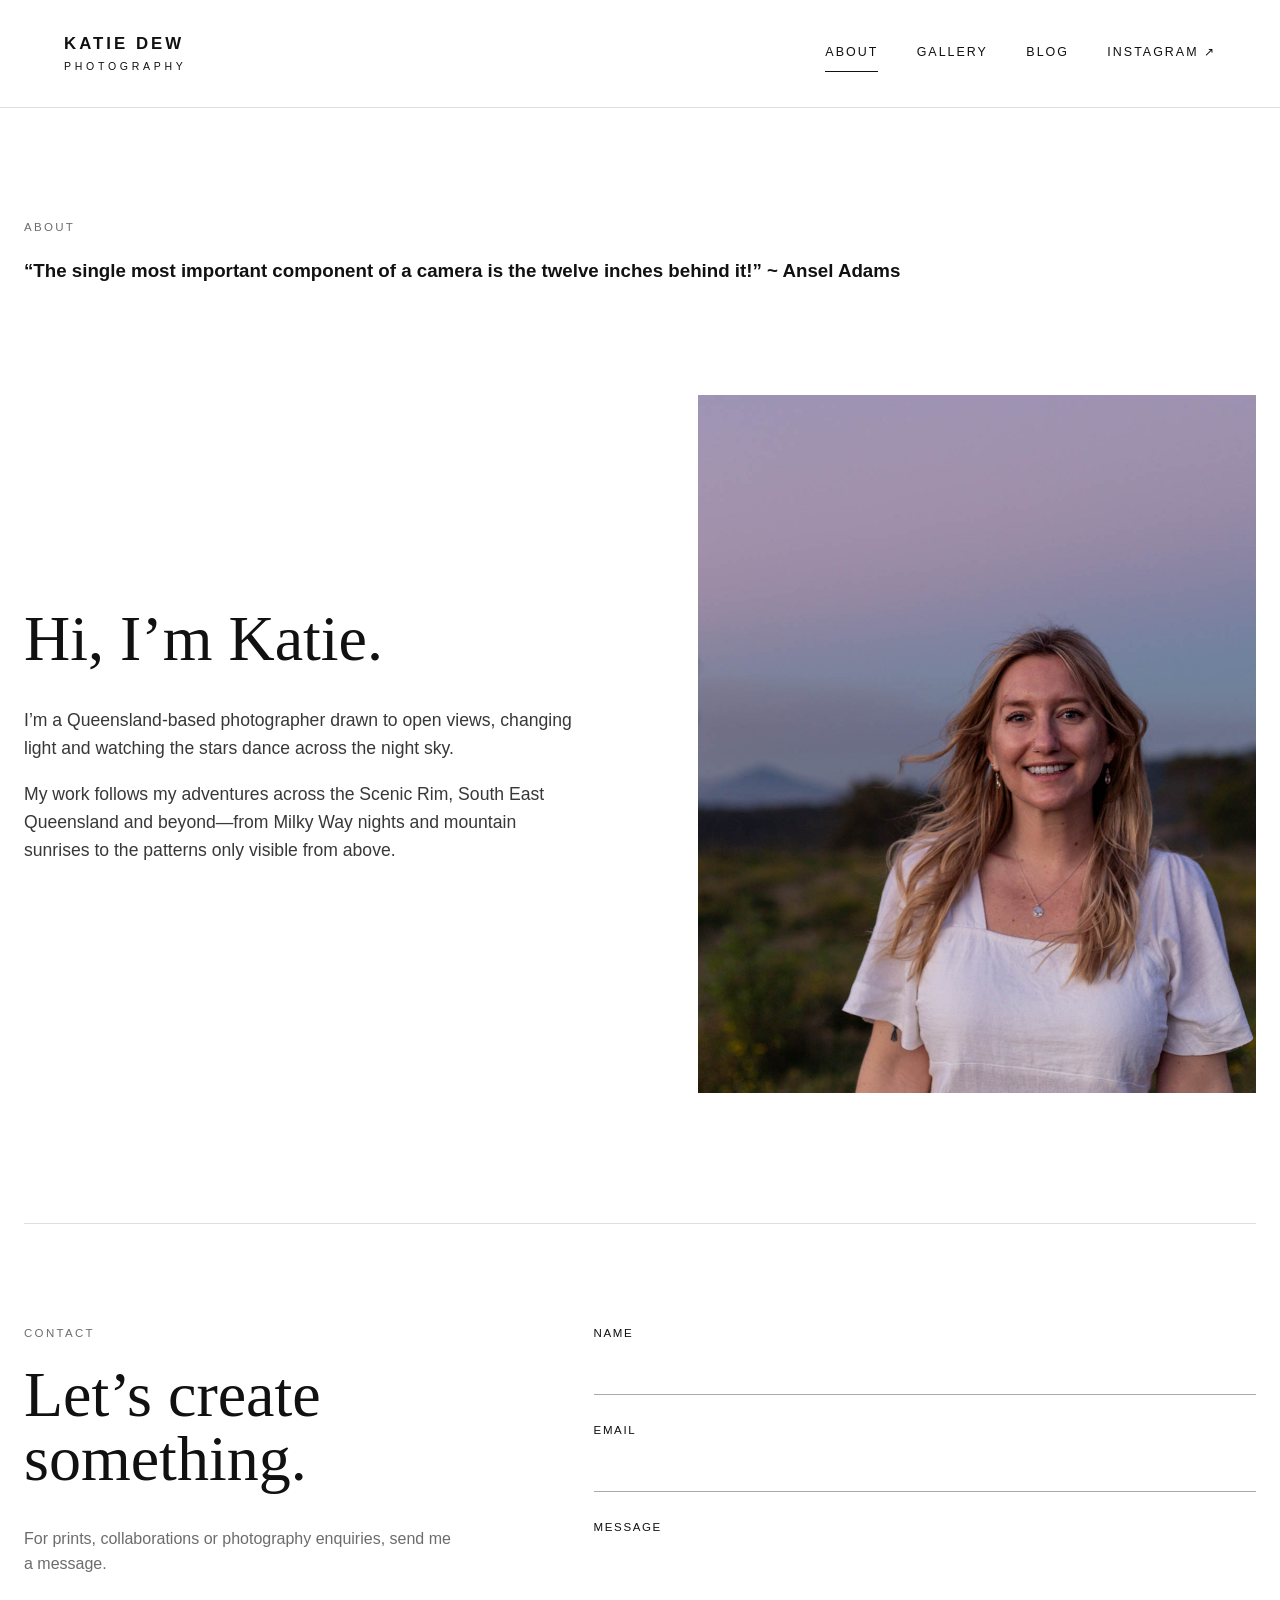
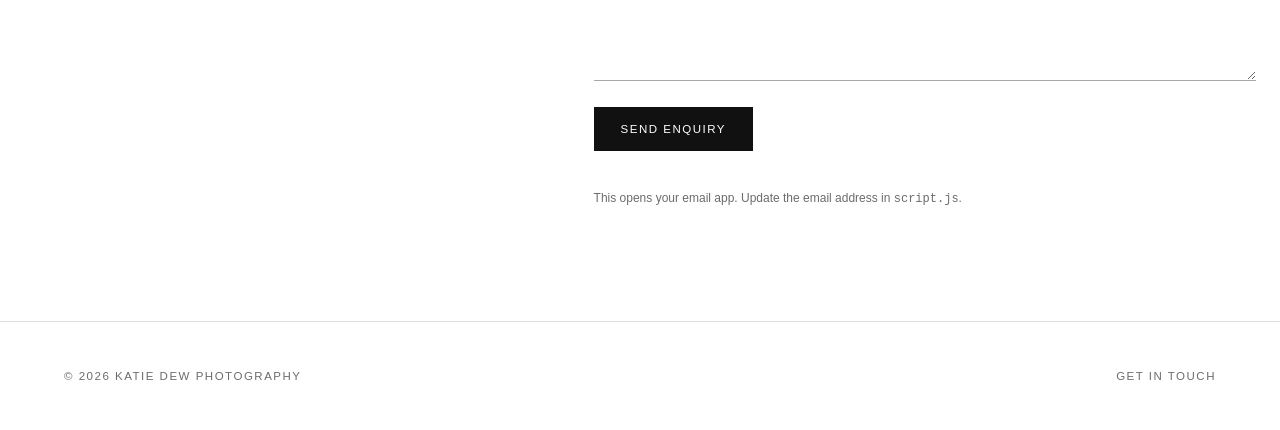
==== about.html @ a090c23d "Update about.html" ====
<!doctype html><html lang="en"><head><meta charset="utf-8"><meta name="viewport" content="width=device-width, initial-scale=1"><meta name="color-scheme" content="only light"><meta name="theme-color" content="#ffffff"><title>Katie Dew Photography</title><link rel="stylesheet" href="style.css"></head>
<body><header class="site-header"><a class="wordmark" href="index.html"><strong>KATIE DEW</strong><span>PHOTOGRAPHY</span></a><button class="menu-toggle" aria-expanded="false" aria-controls="site-nav"><span class="sr-only">Open menu</span>☰</button><nav id="site-nav" class="site-nav" aria-label="Main navigation"><a class="active" href="about.html">About</a><a href="gallery.html">Gallery</a><a href="blog.html">Blog</a><a href="https://www.instagram.com/katiedew_/" target="_blank" rel="noopener">Instagram ↗</a></nav></header>
<main><section class="page-intro wrap"><p class="eyebrow">ABOUT</p><h3>“The single most important component of a camera is the twelve inches behind it!” ~ Ansel Adams</h3></section>
<section class="about-grid wrap"><div class="about-copy"><h2>Hi, I’m Katie.</h2><p>I’m a Queensland-based photographer drawn to open views, changing light and watching the stars dance across the night sky.</p><p>My work follows my adventures across the Scenic Rim, South East Queensland and beyond—from Milky Way nights and mountain sunrises to the patterns only visible from above.</p></div><div><img class="portrait about-photo" src="images/aboutme.jpg" alt="Katie Dew with her camera"></section>
<section class="contact wrap" id="contact"><div><p class="eyebrow">CONTACT</p><h2>Let’s create something.</h2><p>For prints, collaborations or photography enquiries, send me a message.</p></div><form id="contact-form"><label>Name<input name="name" autocomplete="name" required></label><label>Email<input name="email" type="email" autocomplete="email" required></label><label>Message<textarea name="message" rows="6" required></textarea></label><button class="button" type="submit">Send enquiry</button><p class="form-note">This opens your email app. Update the email address in <code>script.js</code>.</p></form></section></main>
<footer><span>© <span data-year></span> Katie Dew Photography</span><a href="mailto:hello@example.com">Get in touch</a></footer><script src="script.js"></script></body></html>
---- style.css ----
:root{--ink:#111;--muted:#6c6c6c;--line:#dedede;--paper:#fff;--soft:#f4f4f2;--max:1320px}*{box-sizing:border-box}html{scroll-behavior:smooth}body{margin:0;background:var(--paper);color:var(--ink);font-family:Arial,Helvetica,sans-serif;font-size:16px;line-height:1.6}a{color:inherit;text-decoration:none}img{max-width:100%;display:block}.wrap{width:min(calc(100% - 48px),var(--max));margin-inline:auto}.sr-only{position:absolute;width:1px;height:1px;padding:0;margin:-1px;overflow:hidden;clip:rect(0,0,0,0);white-space:nowrap;border:0}.site-header{height:108px;padding:0 clamp(24px,5vw,72px);display:flex;align-items:center;justify-content:space-between;border-bottom:1px solid var(--line);background:#fff;position:relative;z-index:10}.wordmark{display:flex;flex-direction:column;line-height:1}.wordmark strong{font-size:1.05rem;letter-spacing:.18em}.wordmark span{font-size:.66rem;letter-spacing:.35em;margin-top:8px}.site-nav{display:flex;gap:clamp(22px,3vw,48px);align-items:center}.site-nav a{font-size:.78rem;text-transform:uppercase;letter-spacing:.16em;padding:8px 0;border-bottom:1px solid transparent}.site-nav a:hover,.site-nav a.active{border-color:var(--ink)}.menu-toggle{display:none;border:0;background:none;font-size:1.5rem;cursor:pointer}.home-hero{min-height:calc(100vh - 108px);display:grid;grid-template-columns:1.35fr .65fr}.hero-image{min-height:660px}.hero-copy{display:flex;flex-direction:column;justify-content:center;padding:8vw 6vw}.eyebrow{font-size:.72rem;letter-spacing:.2em;text-transform:uppercase;color:var(--muted);margin:0 0 20px}.hero-copy h1,.page-intro h1{font-family:Georgia,'Times New Roman',serif;font-size: clamp(2.7rem, 5vw, 5.5rem);font-weight:400;line-height:.94;letter-spacing:-.045em;margin:0 0 36px}.hero-copy>p:not(.eyebrow){max-width:430px;color:var(--muted);font-size:1.05rem}.text-link{display:inline-flex;gap:20px;align-items:center;margin-top:24px;font-size:.8rem;text-transform:uppercase;letter-spacing:.16em}.text-link:hover span{transform:translateX(5px)}.text-link span{transition:transform .2s}.featured{padding-block:130px}.section-heading{display:flex;justify-content:space-between;align-items:end;margin-bottom:52px;border-bottom:1px solid var(--line);padding-bottom:22px}.section-heading h2{font-family:Georgia,serif;font-size:clamp(2rem,4vw,4rem);font-weight:400;margin:0}.section-heading .eyebrow{margin:0}.category-grid{display:grid;grid-template-columns:repeat(3,1fr);gap:24px;align-items:start}.category-card:nth-child(2){margin-top:80px}.category-card>div:last-child{display:flex;justify-content:space-between;align-items:center;padding:18px 0;border-bottom:1px solid var(--line)}.category-card h3{font:400 1.2rem Georgia,serif;margin:0}.placeholder{display:flex;align-items:center;justify-content:center;background:var(--soft);color:rgba(255,255,255,.82);font-size:.66rem;letter-spacing:.18em;text-align:center;overflow:hidden}.stars{background:linear-gradient(145deg,#0b1220,#293a58)}.land{background:linear-gradient(145deg,#28372f,#9aaa93)}.air{background:linear-gradient(145deg,#30525b,#b6c7c6)}.placeholder span{padding:12px;border:1px solid rgba(255,255,255,.45)}.ratio-tall{aspect-ratio:3/4}.ratio-wide{aspect-ratio:4/3}.ratio-tall{aspect-ratio:3/4}.page-intro{padding-block:110px 90px}.gallery-jump{display:flex;flex-wrap:wrap;gap:32px;margin-top:50px}.gallery-jump a{font-size:.78rem;letter-spacing:.13em;text-transform:uppercase;border-bottom:1px solid}.gallery-section{padding:50px 0 120px;scroll-margin-top:20px}.masonry{display:grid;grid-template-columns:repeat(12,1fr);grid-auto-flow:dense;gap:18px}.photo{min-height:350px}.photo.tall{grid-column:span 5;grid-row:span 2;min-height:700px}.photo.wide{grid-column:span 7}.photo.tall{grid-column:span 5}.about-grid{display:grid;grid-template-columns:1fr 1fr;gap:clamp(40px,9vw,140px);align-items:center;padding-bottom:130px}.about-copy{max-width:570px}.about-copy h2,.contact h2,.post-feature h2{font:400 clamp(2.4rem,5vw,5rem)/1 Georgia,serif;margin:0 0 35px}.about-copy p{font-size:1.1rem;color:#383838}.portrait{aspect-ratio:4/5}.edit-note{padding:18px;border-left:2px solid var(--ink);background:var(--soft);font-size:.85rem!important;color:var(--muted)!important}.contact{border-top:1px solid var(--line);padding-block:100px;display:grid;grid-template-columns:.8fr 1.2fr;gap:10vw}.contact p{max-width:440px;color:var(--muted)}form{display:grid;gap:26px}label{display:grid;gap:9px;font-size:.72rem;letter-spacing:.14em;text-transform:uppercase}input,textarea{width:100%;border:0;border-bottom:1px solid #aaa;background:transparent;padding:12px 2px;font:inherit;border-radius:0}input:focus,textarea:focus{outline:0;border-color:#000}.button{justify-self:start;background:#111;color:white;border:1px solid #111;padding:15px 26px;text-transform:uppercase;letter-spacing:.13em;font-size:.72rem;cursor:pointer}.button:hover{background:#fff;color:#111}.form-note{font-size:.75rem}.posts{padding-bottom:120px}.post-feature{display:grid;grid-template-columns:1.2fr .8fr;gap:clamp(35px,7vw,100px);align-items:center;border-top:1px solid var(--line);padding-block:80px}.blog-image{aspect-ratio:4/3}.post-feature h2{font-size:clamp(2.2rem,4vw,4rem)}.post-feature p:not(.eyebrow){color:var(--muted)}.post-grid{display:grid;grid-template-columns:1fr 1fr;gap:48px;border-top:1px solid var(--line);padding-top:80px}.blog-thumb{aspect-ratio:16/10;margin-bottom:28px}.post-grid h3{font:400 2rem Georgia,serif;margin:0 0 12px}.post-grid article>p:not(.eyebrow){color:var(--muted)}.blog-note{margin-top:80px}footer{min-height:110px;border-top:1px solid var(--line);display:flex;align-items:center;justify-content:space-between;padding:30px clamp(24px,5vw,72px);font-size:.72rem;letter-spacing:.13em;text-transform:uppercase;color:var(--muted)}
@media(max-width:800px){.site-header{height:84px}.menu-toggle{display:block}.site-nav{display:none;position:absolute;top:84px;left:0;right:0;background:#fff;padding:30px 24px;border-bottom:1px solid var(--line);flex-direction:column;align-items:flex-start;gap:12px}.site-nav.open{display:flex}.home-hero{grid-template-columns:1fr}.hero-image{min-height:55vh;order:2}.hero-copy{padding:80px 24px}.category-grid,.about-grid,.contact,.post-feature,.post-grid{grid-template-columns:1fr}.category-card:nth-child(2){margin-top:0}.category-grid{gap:50px}.featured{padding-block:85px}.page-intro{padding-block:80px 60px}.about-grid{padding-bottom:85px}.contact{gap:55px;padding-block:75px}.masonry{grid-template-columns:1fr 1fr;gap:10px}.photo.tall,.photo.wide,.photo.tall{grid-column:span 1;min-height:320px}.photo.tall{min-height:480px}.post-feature{padding-block:55px}.post-grid{gap:60px}footer{align-items:flex-start;gap:24px;flex-direction:column}.wrap{width:min(calc(100% - 32px),var(--max))}}
@media(max-width:480px){.masonry{display:block}.photo{margin-bottom:10px}.photo.tall,.photo.wide,.photo.tall{min-height:0;aspect-ratio:4/5}.photo.wide{aspect-ratio:4/3}.section-heading{display:block}.section-heading .eyebrow{margin-bottom:12px}.hero-copy h1,.page-intro h1{font-size:3.2rem}}
@media (max-width: 800px) {
  .home-hero {display: flex;flex-direction: column;min-height: 0;}
  .hero-copy {order: 1;}
  img.hero-image {order: 2;display: block;width: 100%;max-width: none;height: auto;min-height: 0;object-fit: contain;align-self: flex-start;}}
/* Explicitly retain the light design when dark mode is enabled */@media (prefers-color-scheme: dark) {:root {color-scheme: only light;}
  html,body,main,section,footer,.site-header,.site-nav {background-color: #ffffff !important;color: #111111 !important;}input, textarea { background-color: #ffffff !important; color: #111111 !important; border-color: #aaaaaa !important;}a,h1,h2,h3 {color: #111111;}}
.about-photo {display: block;width: 100%;height: auto;object-fit: cover;}
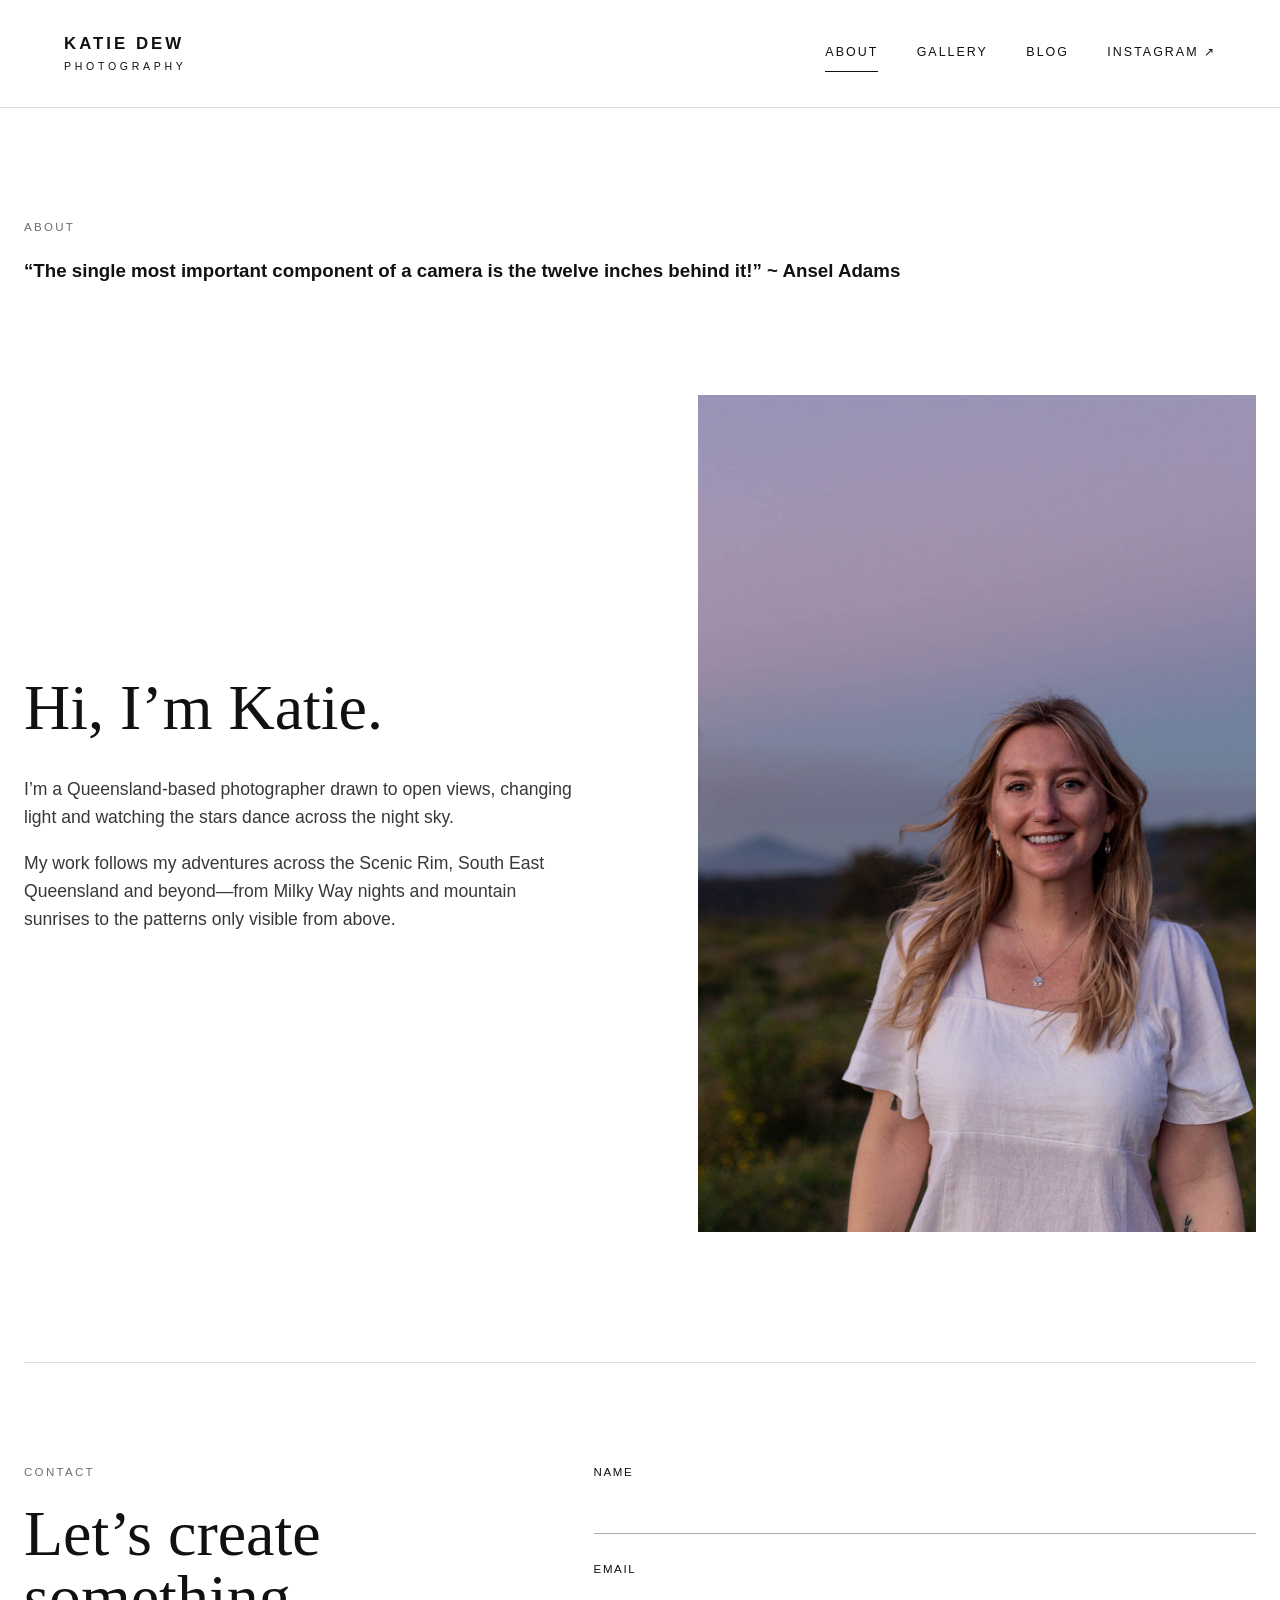
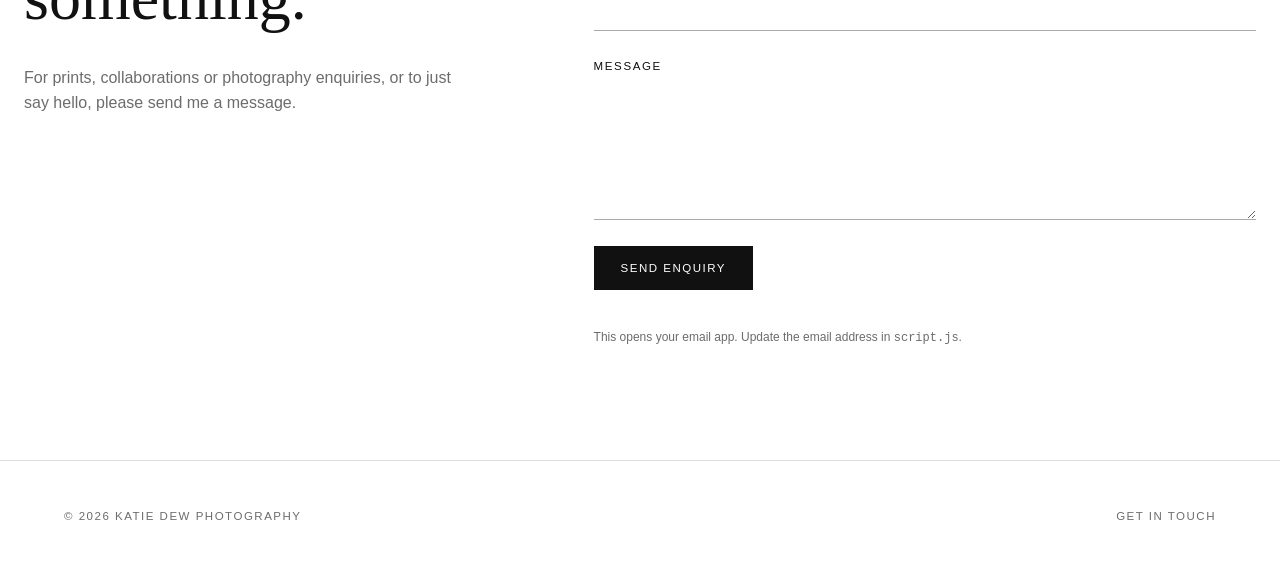
==== commit 0b967bb8: "Update about.html" ====
--- a/about.html
+++ b/about.html
@@ -1,6 +1,6 @@
 <!doctype html><html lang="en"><head><meta charset="utf-8"><meta name="viewport" content="width=device-width, initial-scale=1"><meta name="color-scheme" content="only light"><meta name="theme-color" content="#ffffff"><title>Katie Dew Photography</title><link rel="stylesheet" href="style.css"></head>
 <body><header class="site-header"><a class="wordmark" href="index.html"><strong>KATIE DEW</strong><span>PHOTOGRAPHY</span></a><button class="menu-toggle" aria-expanded="false" aria-controls="site-nav"><span class="sr-only">Open menu</span>☰</button><nav id="site-nav" class="site-nav" aria-label="Main navigation"><a class="active" href="about.html">About</a><a href="gallery.html">Gallery</a><a href="blog.html">Blog</a><a href="https://www.instagram.com/katiedew_/" target="_blank" rel="noopener">Instagram ↗</a></nav></header>
 <main><section class="page-intro wrap"><p class="eyebrow">ABOUT</p><h3>“The single most important component of a camera is the twelve inches behind it!” ~ Ansel Adams</h3></section>
-<section class="about-grid wrap"><div class="about-copy"><h2>Hi, I’m Katie.</h2><p>I’m a Queensland-based photographer drawn to open views, changing light and watching the stars dance across the night sky.</p><p>My work follows my adventures across the Scenic Rim, South East Queensland and beyond—from Milky Way nights and mountain sunrises to the patterns only visible from above.</p></div><div><img class="portrait about-photo" src="images/aboutme.jpg" alt="Katie Dew with her camera"></section>
-<section class="contact wrap" id="contact"><div><p class="eyebrow">CONTACT</p><h2>Let’s create something.</h2><p>For prints, collaborations or photography enquiries, send me a message.</p></div><form id="contact-form"><label>Name<input name="name" autocomplete="name" required></label><label>Email<input name="email" type="email" autocomplete="email" required></label><label>Message<textarea name="message" rows="6" required></textarea></label><button class="button" type="submit">Send enquiry</button><p class="form-note">This opens your email app. Update the email address in <code>script.js</code>.</p></form></section></main>
+<section class="about-grid wrap"><div class="about-copy"><h2>Hi, I’m Katie.</h2><p>I’m a Queensland-based photographer drawn to open views, changing light and watching the stars dance across the night sky.</p><p>My work follows my adventures across the Scenic Rim, South East Queensland and beyond—from Milky Way nights and mountain sunrises to the patterns only visible from above.</p></div><div><img class="about-photo" src="images/aboutme.jpg" alt="Katie Dew with her camera"></section>
+<section class="contact wrap" id="contact"><div><p class="eyebrow">CONTACT</p><h2>Let’s create something.</h2><p>For prints, collaborations or photography enquiries, or to just say hello, please send me a message.</p></div><form id="contact-form"><label>Name<input name="name" autocomplete="name" required></label><label>Email<input name="email" type="email" autocomplete="email" required></label><label>Message<textarea name="message" rows="6" required></textarea></label><button class="button" type="submit">Send enquiry</button><p class="form-note">This opens your email app. Update the email address in <code>script.js</code>.</p></form></section></main>
 <footer><span>© <span data-year></span> Katie Dew Photography</span><a href="mailto:hello@example.com">Get in touch</a></footer><script src="script.js"></script></body></html>
--- a/style.css
+++ b/style.css
@@ -8,3 +8,4 @@
 /* Explicitly retain the light design when dark mode is enabled */@media (prefers-color-scheme: dark) {:root {color-scheme: only light;}
   html,body,main,section,footer,.site-header,.site-nav {background-color: #ffffff !important;color: #111111 !important;}input, textarea { background-color: #ffffff !important; color: #111111 !important; border-color: #aaaaaa !important;}a,h1,h2,h3 {color: #111111;}}
 .about-photo {display: block;width: 100%;height: auto;object-fit: cover;}
+.about-photo {display: block;width: 100%;height: auto;aspect-ratio: auto;object-fit: contain;}
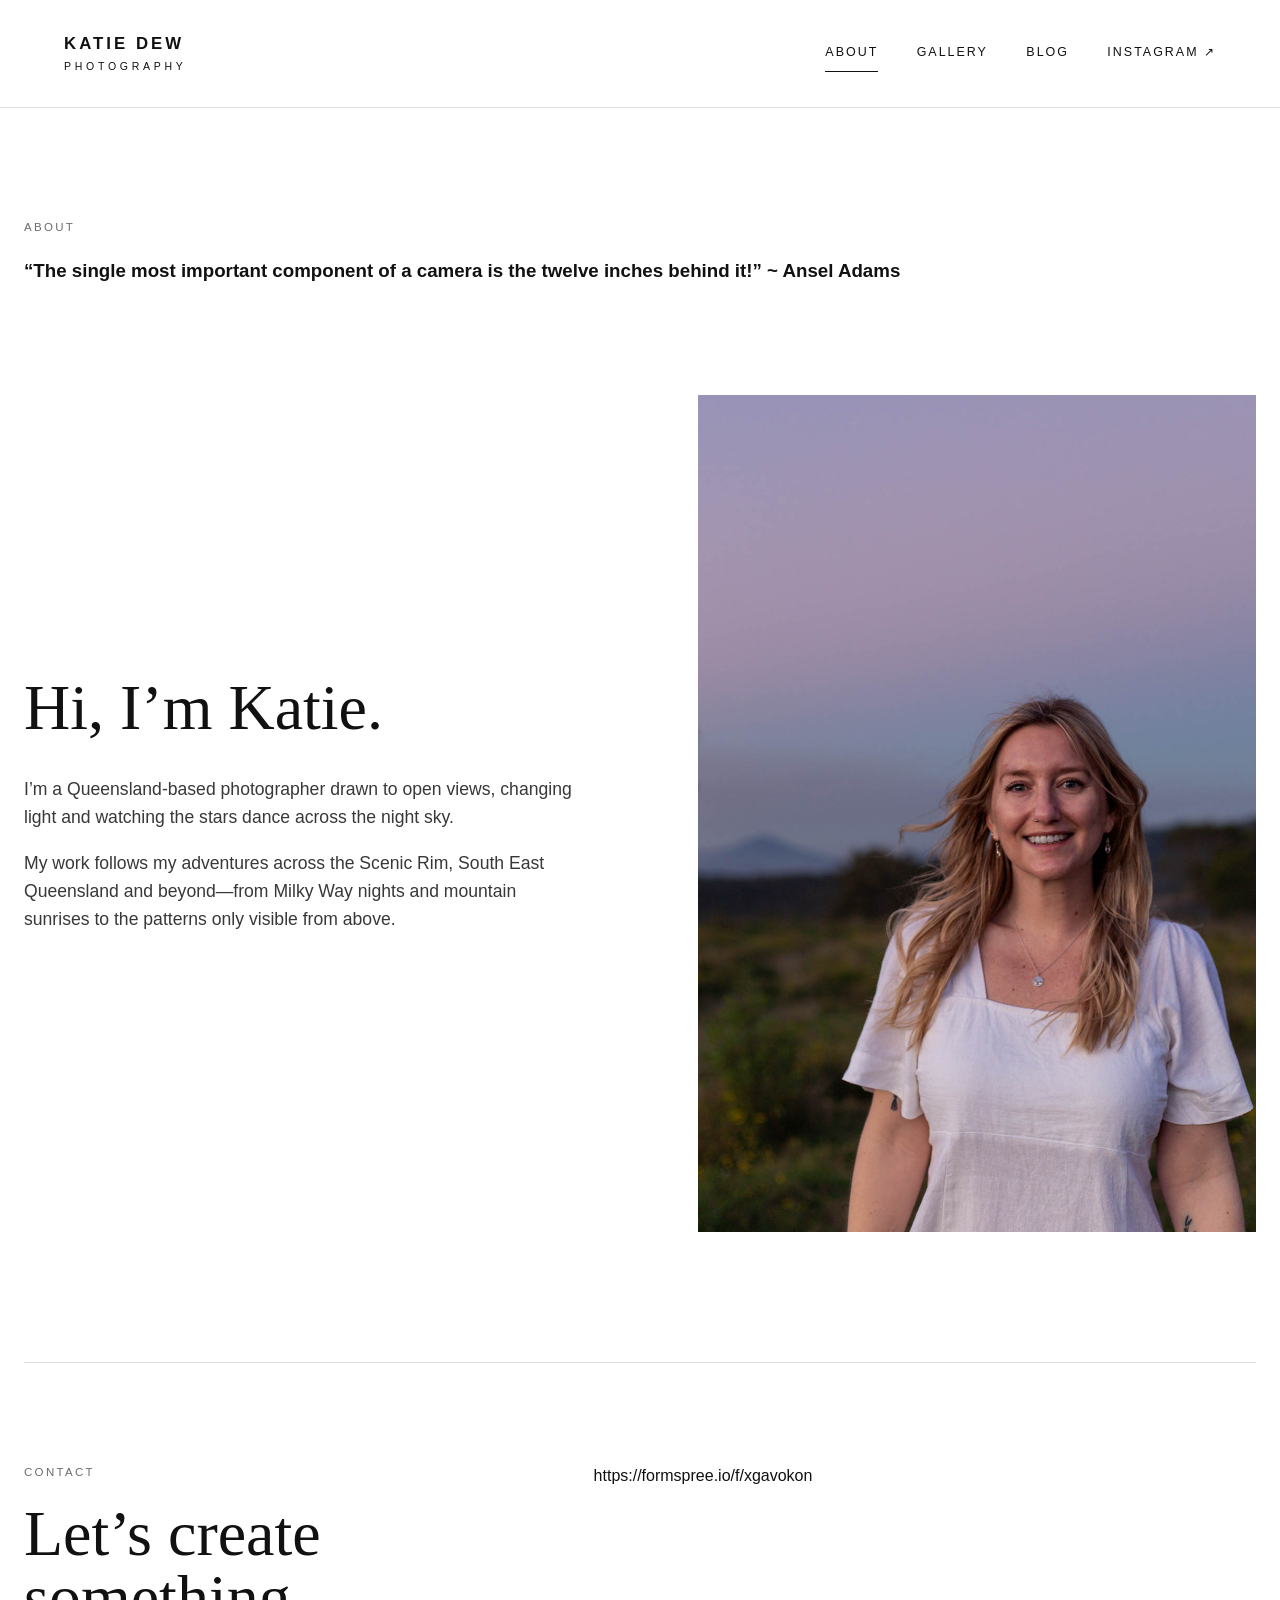
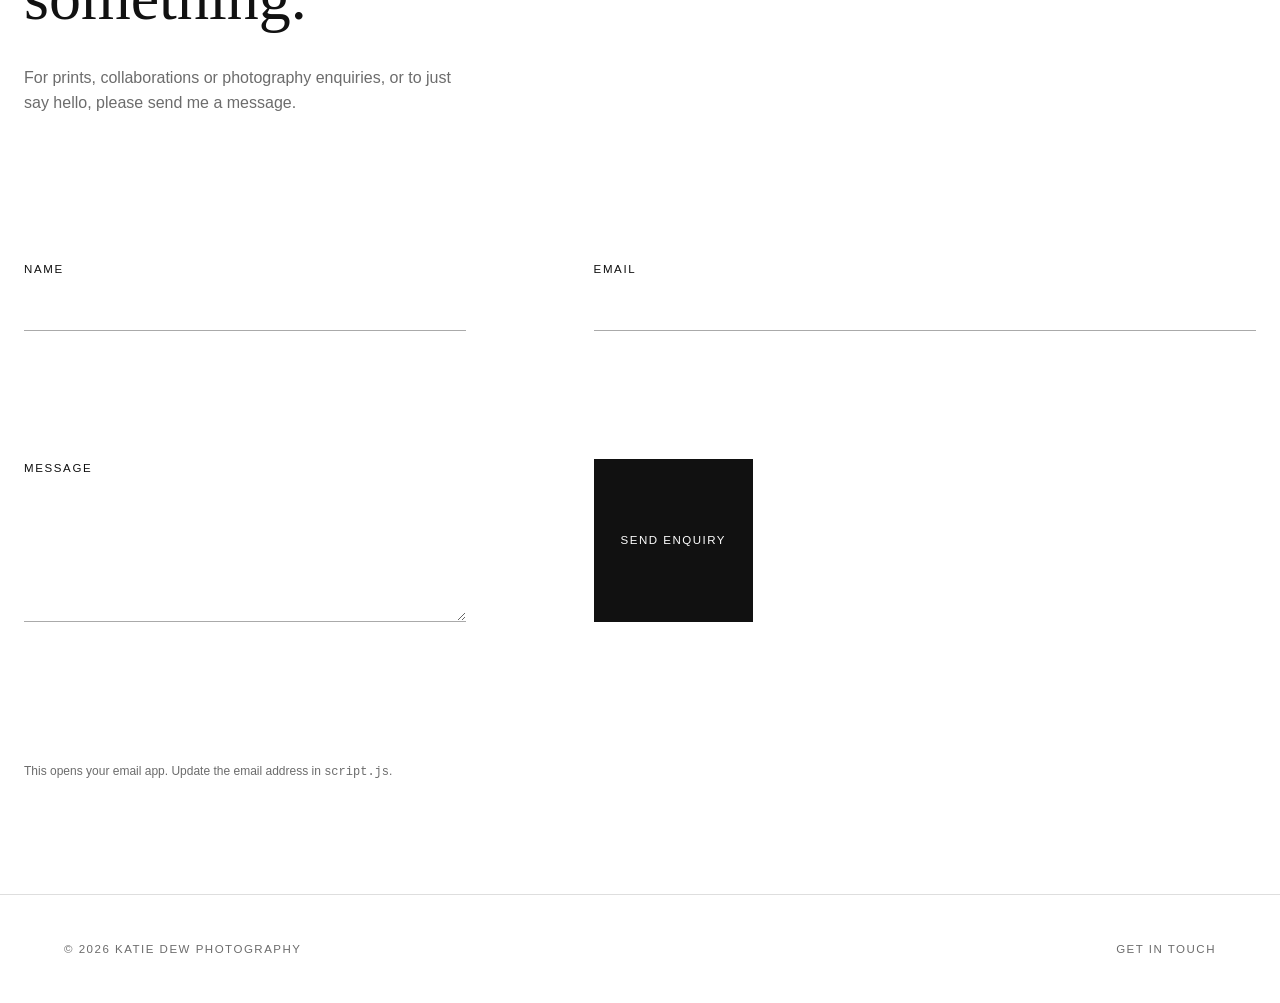
==== commit e04ff30b: "Update about.html" ====
--- a/about.html
+++ b/about.html
@@ -2,5 +2,5 @@
 <body><header class="site-header"><a class="wordmark" href="index.html"><strong>KATIE DEW</strong><span>PHOTOGRAPHY</span></a><button class="menu-toggle" aria-expanded="false" aria-controls="site-nav"><span class="sr-only">Open menu</span>☰</button><nav id="site-nav" class="site-nav" aria-label="Main navigation"><a class="active" href="about.html">About</a><a href="gallery.html">Gallery</a><a href="blog.html">Blog</a><a href="https://www.instagram.com/katiedew_/" target="_blank" rel="noopener">Instagram ↗</a></nav></header>
 <main><section class="page-intro wrap"><p class="eyebrow">ABOUT</p><h3>“The single most important component of a camera is the twelve inches behind it!” ~ Ansel Adams</h3></section>
 <section class="about-grid wrap"><div class="about-copy"><h2>Hi, I’m Katie.</h2><p>I’m a Queensland-based photographer drawn to open views, changing light and watching the stars dance across the night sky.</p><p>My work follows my adventures across the Scenic Rim, South East Queensland and beyond—from Milky Way nights and mountain sunrises to the patterns only visible from above.</p></div><div><img class="about-photo" src="images/aboutme.jpg" alt="Katie Dew with her camera"></section>
-<section class="contact wrap" id="contact"><div><p class="eyebrow">CONTACT</p><h2>Let’s create something.</h2><p>For prints, collaborations or photography enquiries, or to just say hello, please send me a message.</p></div><form id="contact-form"><label>Name<input name="name" autocomplete="name" required></label><label>Email<input name="email" type="email" autocomplete="email" required></label><label>Message<textarea name="message" rows="6" required></textarea></label><button class="button" type="submit">Send enquiry</button><p class="form-note">This opens your email app. Update the email address in <code>script.js</code>.</p></form></section></main>
+<section class="contact wrap" id="contact"><div><p class="eyebrow">CONTACT</p><h2>Let’s create something.</h2><p>For prints, collaborations or photography enquiries, or to just say hello, please send me a message.</p></div>https://formspree.io/f/xgavokon<label>Name<input name="name" autocomplete="name" required></label><label>Email<input name="email" type="email" autocomplete="email" required></label><label>Message<textarea name="message" rows="6" required></textarea></label><button class="button" type="submit">Send enquiry</button><p class="form-note">This opens your email app. Update the email address in <code>script.js</code>.</p></form></section></main>
 <footer><span>© <span data-year></span> Katie Dew Photography</span><a href="mailto:hello@example.com">Get in touch</a></footer><script src="script.js"></script></body></html>
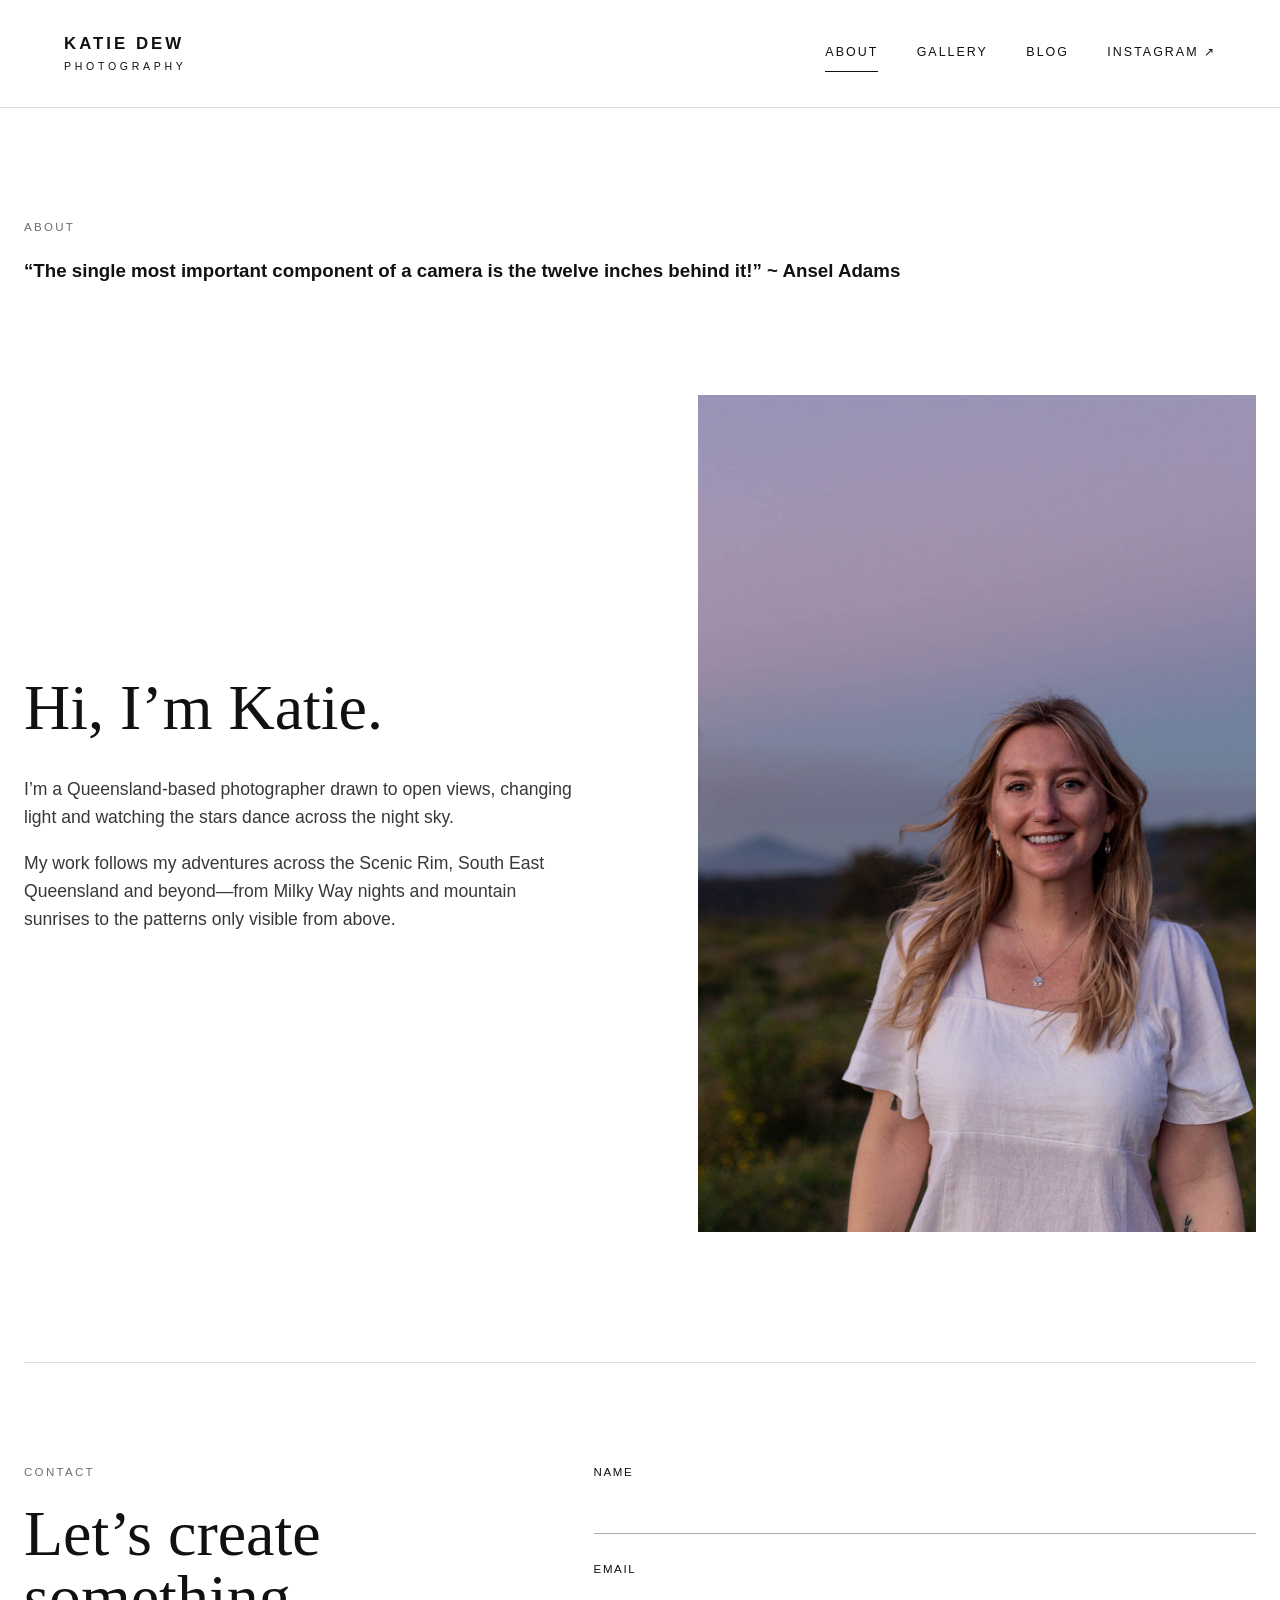
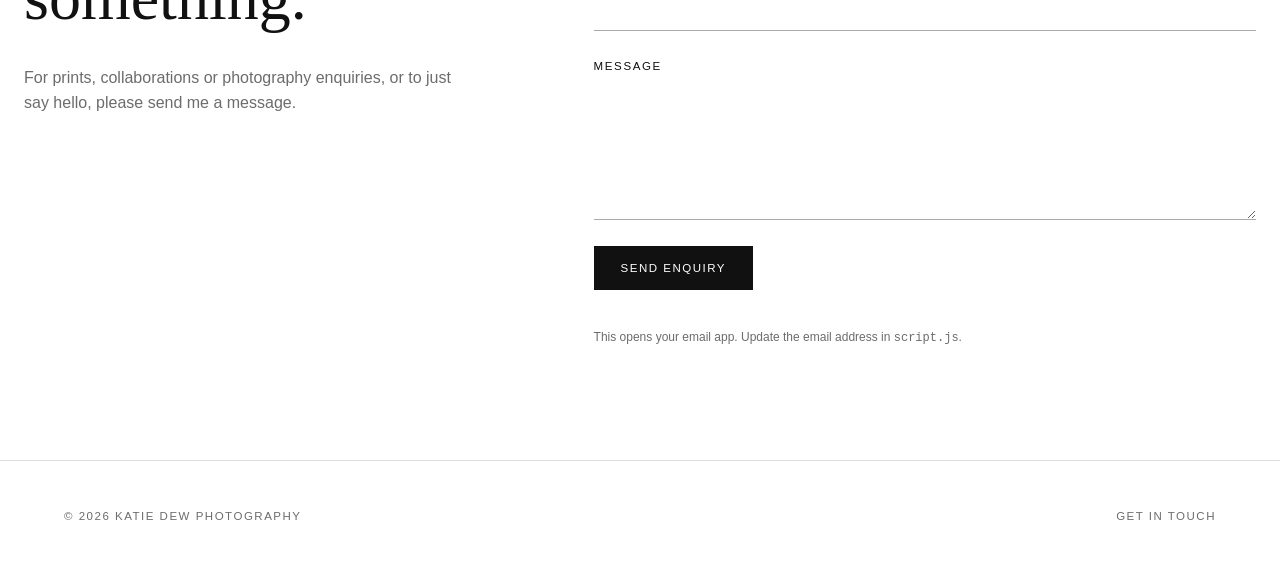
==== commit a663b12d: "Update about.html" ====
--- a/about.html
+++ b/about.html
@@ -2,5 +2,5 @@
 <body><header class="site-header"><a class="wordmark" href="index.html"><strong>KATIE DEW</strong><span>PHOTOGRAPHY</span></a><button class="menu-toggle" aria-expanded="false" aria-controls="site-nav"><span class="sr-only">Open menu</span>☰</button><nav id="site-nav" class="site-nav" aria-label="Main navigation"><a class="active" href="about.html">About</a><a href="gallery.html">Gallery</a><a href="blog.html">Blog</a><a href="https://www.instagram.com/katiedew_/" target="_blank" rel="noopener">Instagram ↗</a></nav></header>
 <main><section class="page-intro wrap"><p class="eyebrow">ABOUT</p><h3>“The single most important component of a camera is the twelve inches behind it!” ~ Ansel Adams</h3></section>
 <section class="about-grid wrap"><div class="about-copy"><h2>Hi, I’m Katie.</h2><p>I’m a Queensland-based photographer drawn to open views, changing light and watching the stars dance across the night sky.</p><p>My work follows my adventures across the Scenic Rim, South East Queensland and beyond—from Milky Way nights and mountain sunrises to the patterns only visible from above.</p></div><div><img class="about-photo" src="images/aboutme.jpg" alt="Katie Dew with her camera"></section>
-<section class="contact wrap" id="contact"><div><p class="eyebrow">CONTACT</p><h2>Let’s create something.</h2><p>For prints, collaborations or photography enquiries, or to just say hello, please send me a message.</p></div>https://formspree.io/f/xgavokon<label>Name<input name="name" autocomplete="name" required></label><label>Email<input name="email" type="email" autocomplete="email" required></label><label>Message<textarea name="message" rows="6" required></textarea></label><button class="button" type="submit">Send enquiry</button><p class="form-note">This opens your email app. Update the email address in <code>script.js</code>.</p></form></section></main>
+<section class="contact wrap" id="contact"><div><p class="eyebrow">CONTACT</p><h2>Let’s create something.</h2><p>For prints, collaborations or photography enquiries, or to just say hello, please send me a message.</p></div><form id="contact-form" action=https://formspree.io/f/xgavokon method="Post"> <label>Name<input name="name" autocomplete="name" required></label><label>Email<input name="email" type="email" autocomplete="email" required></label><label>Message<textarea name="message" rows="6" required></textarea></label><button class="button" type="submit">Send enquiry</button><p class="form-note">This opens your email app. Update the email address in <code>script.js</code>.</p></form></section></main>
 <footer><span>© <span data-year></span> Katie Dew Photography</span><a href="mailto:hello@example.com">Get in touch</a></footer><script src="script.js"></script></body></html>
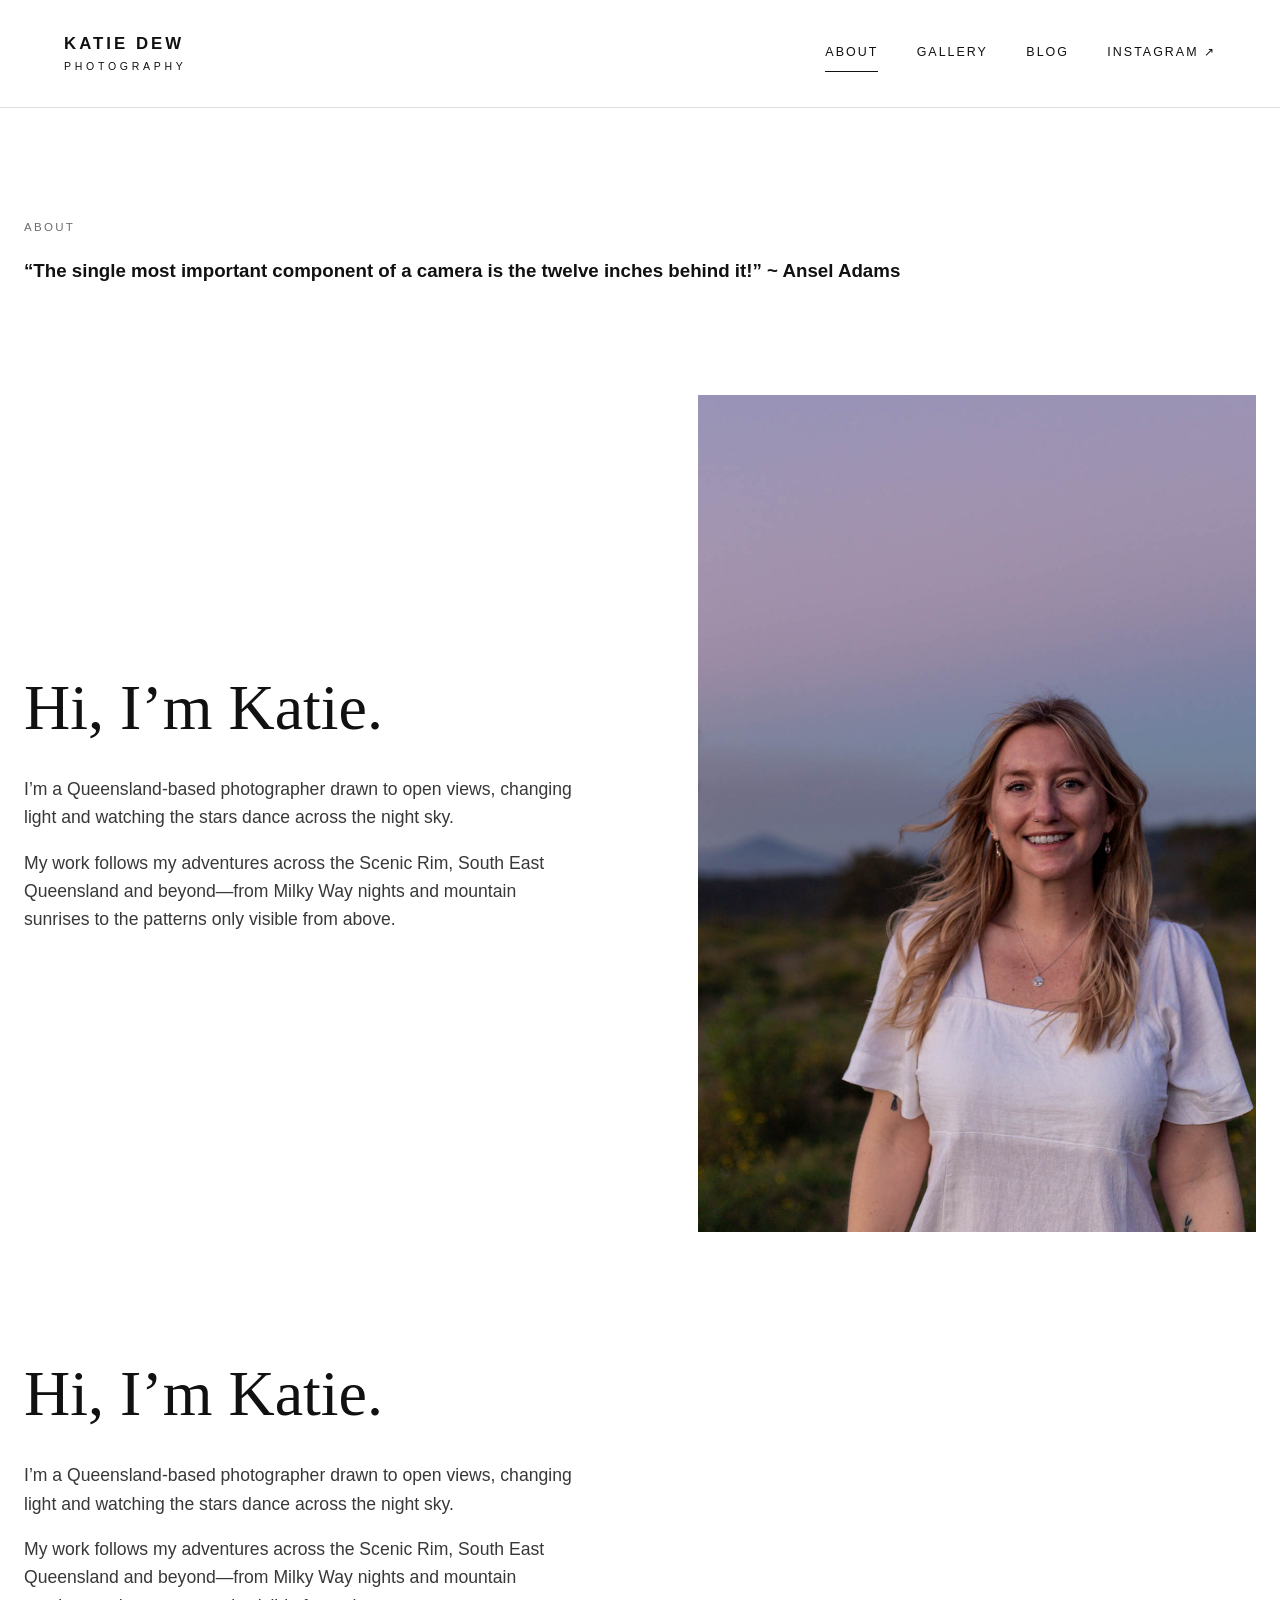
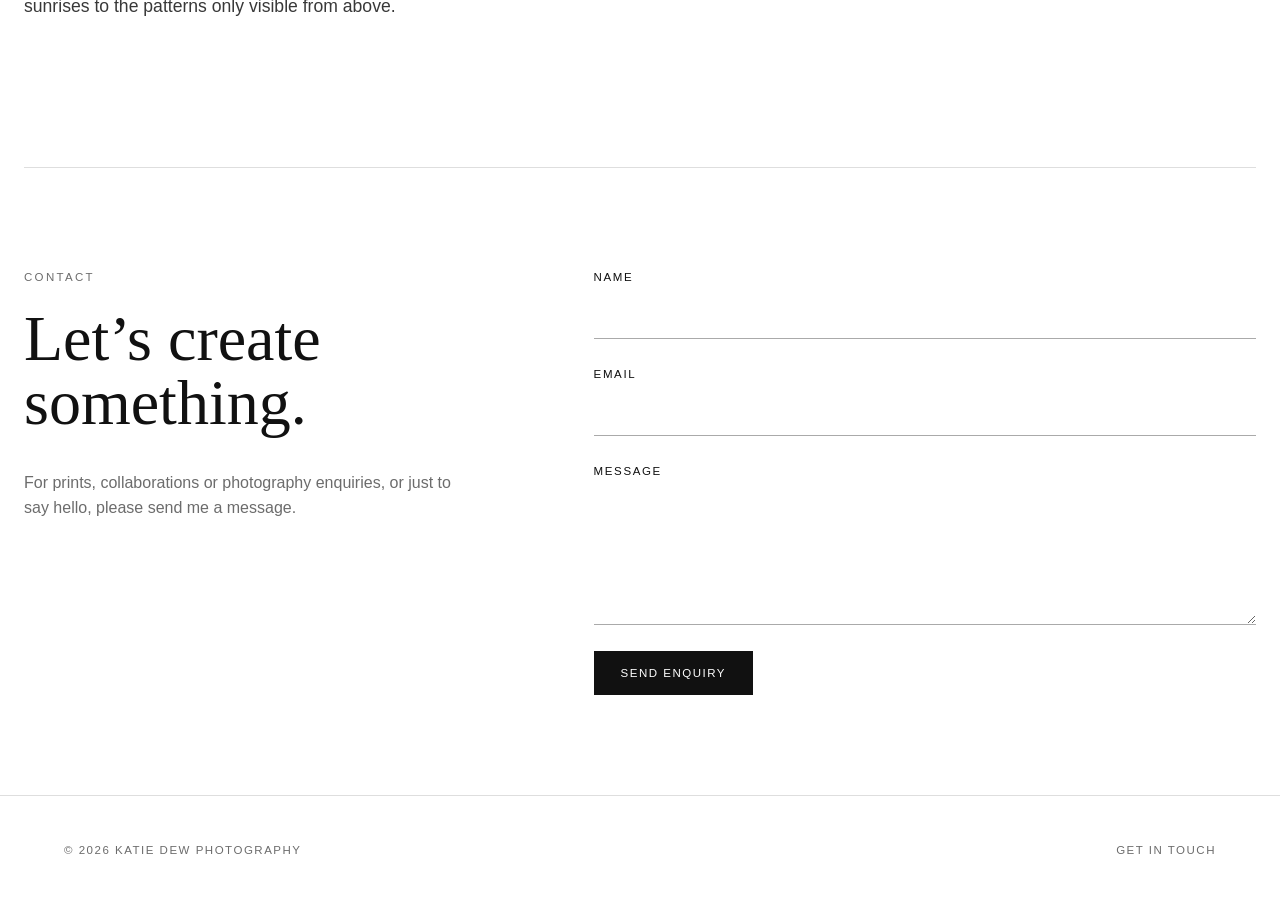
==== commit 81017df2: "Update about.html" ====
--- a/about.html
+++ b/about.html
@@ -2,5 +2,8 @@
 <body><header class="site-header"><a class="wordmark" href="index.html"><strong>KATIE DEW</strong><span>PHOTOGRAPHY</span></a><button class="menu-toggle" aria-expanded="false" aria-controls="site-nav"><span class="sr-only">Open menu</span>☰</button><nav id="site-nav" class="site-nav" aria-label="Main navigation"><a class="active" href="about.html">About</a><a href="gallery.html">Gallery</a><a href="blog.html">Blog</a><a href="https://www.instagram.com/katiedew_/" target="_blank" rel="noopener">Instagram ↗</a></nav></header>
 <main><section class="page-intro wrap"><p class="eyebrow">ABOUT</p><h3>“The single most important component of a camera is the twelve inches behind it!” ~ Ansel Adams</h3></section>
 <section class="about-grid wrap"><div class="about-copy"><h2>Hi, I’m Katie.</h2><p>I’m a Queensland-based photographer drawn to open views, changing light and watching the stars dance across the night sky.</p><p>My work follows my adventures across the Scenic Rim, South East Queensland and beyond—from Milky Way nights and mountain sunrises to the patterns only visible from above.</p></div><div><img class="about-photo" src="images/aboutme.jpg" alt="Katie Dew with her camera"></section>
-<section class="contact wrap" id="contact"><div><p class="eyebrow">CONTACT</p><h2>Let’s create something.</h2><p>For prints, collaborations or photography enquiries, or to just say hello, please send me a message.</p></div><form id="contact-form" action=https://formspree.io/f/xgavokon method="Post"> <label>Name<input name="name" autocomplete="name" required></label><label>Email<input name="email" type="email" autocomplete="email" required></label><label>Message<textarea name="message" rows="6" required></textarea></label><button class="button" type="submit">Send enquiry</button><p class="form-note">This opens your email app. Update the email address in <code>script.js</code>.</p></form></section></main>
+<section class="about-grid wrap"><div class="about-copy"><h2>Hi, I’m Katie.</h2><p>I’m a Queensland-based photographer drawn to open views, changing light and watching the stars dance across the night sky.</p><p>My work follows my adventures across the Scenic Rim, South East Queensland and beyond—from Milky Way nights and mountain sunrises to the patterns only visible from above.</p></div><div><imgclass="about-photo" src="images/aboutme.jpg" alt="Katie Dew with her camera"></div>
+</section>
+  <section class="contact wrap" id="contact"> <div><p class="eyebrow">CONTACT</p><h2>Let’s create something.</h2><p>    For prints, collaborations or photography enquiries, or just to say hello, please send me a message.</p></div><form    id="contact-form" action="https://formspree.io/f/xgavokon" method="POST"> <label> Name <input name="name" autocomplete="name" required> </label> <label> Email <input name="email" type="email" autocomplete="email" required>
+    </label> <label> Message <textarea name="message" rows="6" required></textarea> </label> <button class="button" type="submit"> Send enquiry </button> </form></section>
 <footer><span>© <span data-year></span> Katie Dew Photography</span><a href="mailto:hello@example.com">Get in touch</a></footer><script src="script.js"></script></body></html>
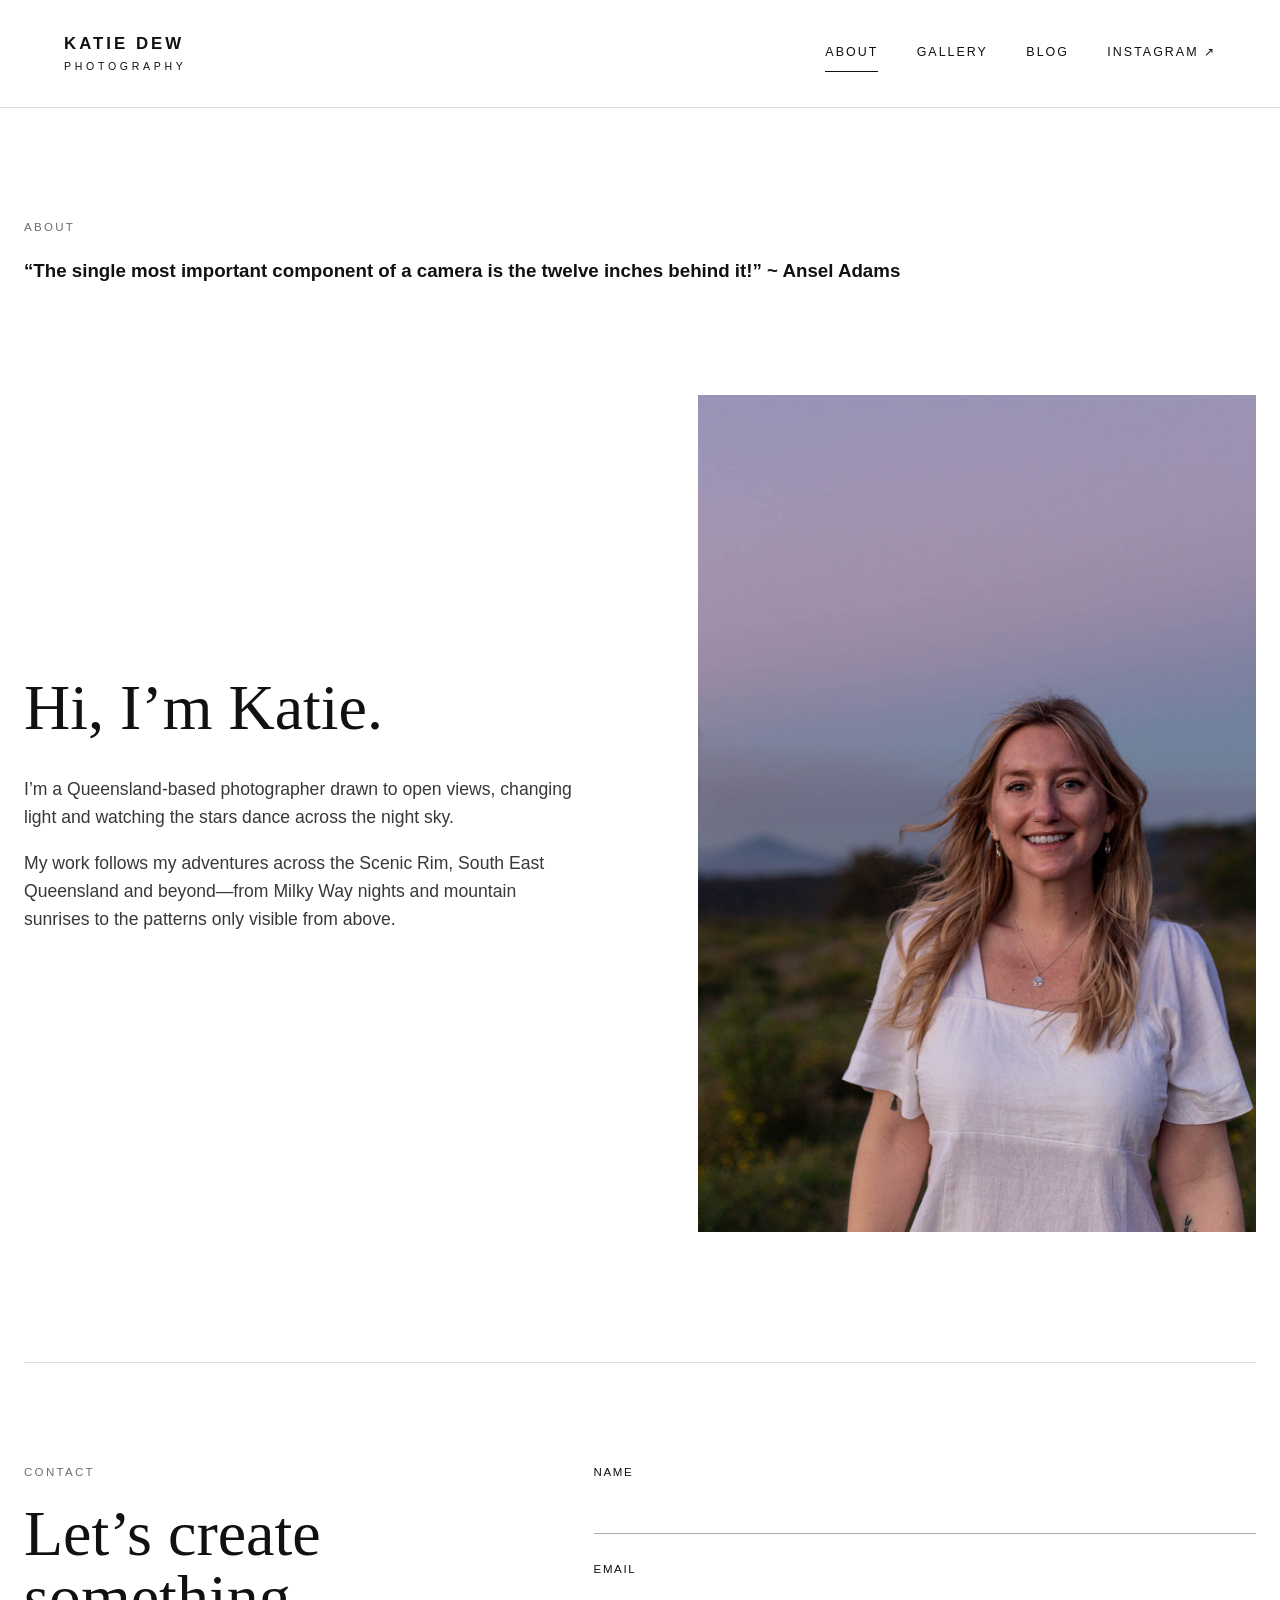
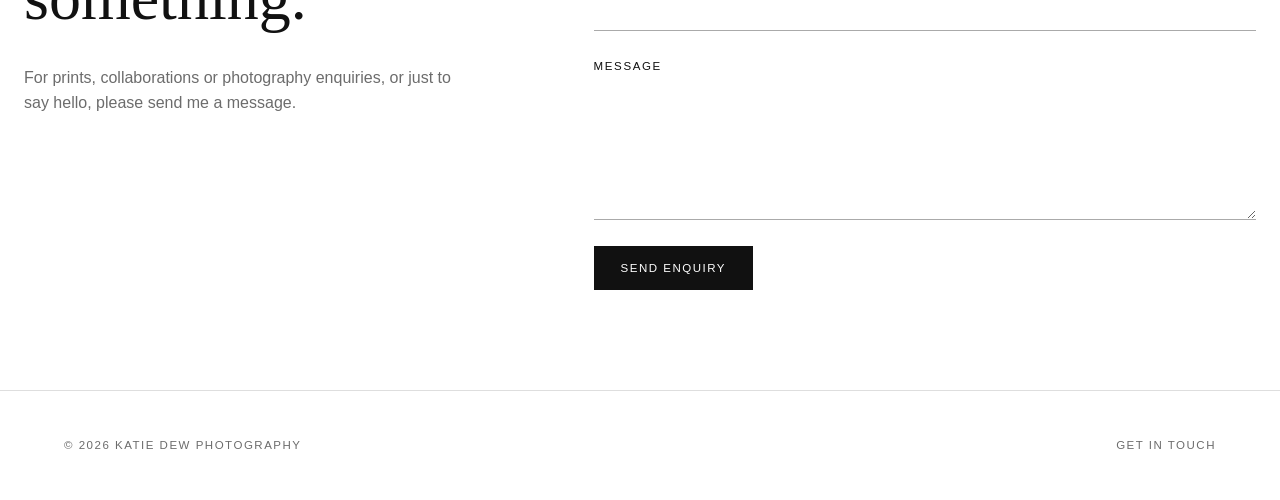
==== commit 9c81bcaf: "Update about.html" ====
--- a/about.html
+++ b/about.html
@@ -2,8 +2,6 @@
 <body><header class="site-header"><a class="wordmark" href="index.html"><strong>KATIE DEW</strong><span>PHOTOGRAPHY</span></a><button class="menu-toggle" aria-expanded="false" aria-controls="site-nav"><span class="sr-only">Open menu</span>☰</button><nav id="site-nav" class="site-nav" aria-label="Main navigation"><a class="active" href="about.html">About</a><a href="gallery.html">Gallery</a><a href="blog.html">Blog</a><a href="https://www.instagram.com/katiedew_/" target="_blank" rel="noopener">Instagram ↗</a></nav></header>
 <main><section class="page-intro wrap"><p class="eyebrow">ABOUT</p><h3>“The single most important component of a camera is the twelve inches behind it!” ~ Ansel Adams</h3></section>
 <section class="about-grid wrap"><div class="about-copy"><h2>Hi, I’m Katie.</h2><p>I’m a Queensland-based photographer drawn to open views, changing light and watching the stars dance across the night sky.</p><p>My work follows my adventures across the Scenic Rim, South East Queensland and beyond—from Milky Way nights and mountain sunrises to the patterns only visible from above.</p></div><div><img class="about-photo" src="images/aboutme.jpg" alt="Katie Dew with her camera"></section>
-<section class="about-grid wrap"><div class="about-copy"><h2>Hi, I’m Katie.</h2><p>I’m a Queensland-based photographer drawn to open views, changing light and watching the stars dance across the night sky.</p><p>My work follows my adventures across the Scenic Rim, South East Queensland and beyond—from Milky Way nights and mountain sunrises to the patterns only visible from above.</p></div><div><imgclass="about-photo" src="images/aboutme.jpg" alt="Katie Dew with her camera"></div>
-</section>
-  <section class="contact wrap" id="contact"> <div><p class="eyebrow">CONTACT</p><h2>Let’s create something.</h2><p>    For prints, collaborations or photography enquiries, or just to say hello, please send me a message.</p></div><form    id="contact-form" action="https://formspree.io/f/xgavokon" method="POST"> <label> Name <input name="name" autocomplete="name" required> </label> <label> Email <input name="email" type="email" autocomplete="email" required>
+<section class="contact wrap" id="contact"> <div><p class="eyebrow">CONTACT</p><h2>Let’s create something.</h2><p>    For prints, collaborations or photography enquiries, or just to say hello, please send me a message.</p></div><form    id="contact-form" action="https://formspree.io/f/xgavokon" method="POST"> <label> Name <input name="name" autocomplete="name" required> </label> <label> Email <input name="email" type="email" autocomplete="email" required>
     </label> <label> Message <textarea name="message" rows="6" required></textarea> </label> <button class="button" type="submit"> Send enquiry </button> </form></section>
 <footer><span>© <span data-year></span> Katie Dew Photography</span><a href="mailto:hello@example.com">Get in touch</a></footer><script src="script.js"></script></body></html>
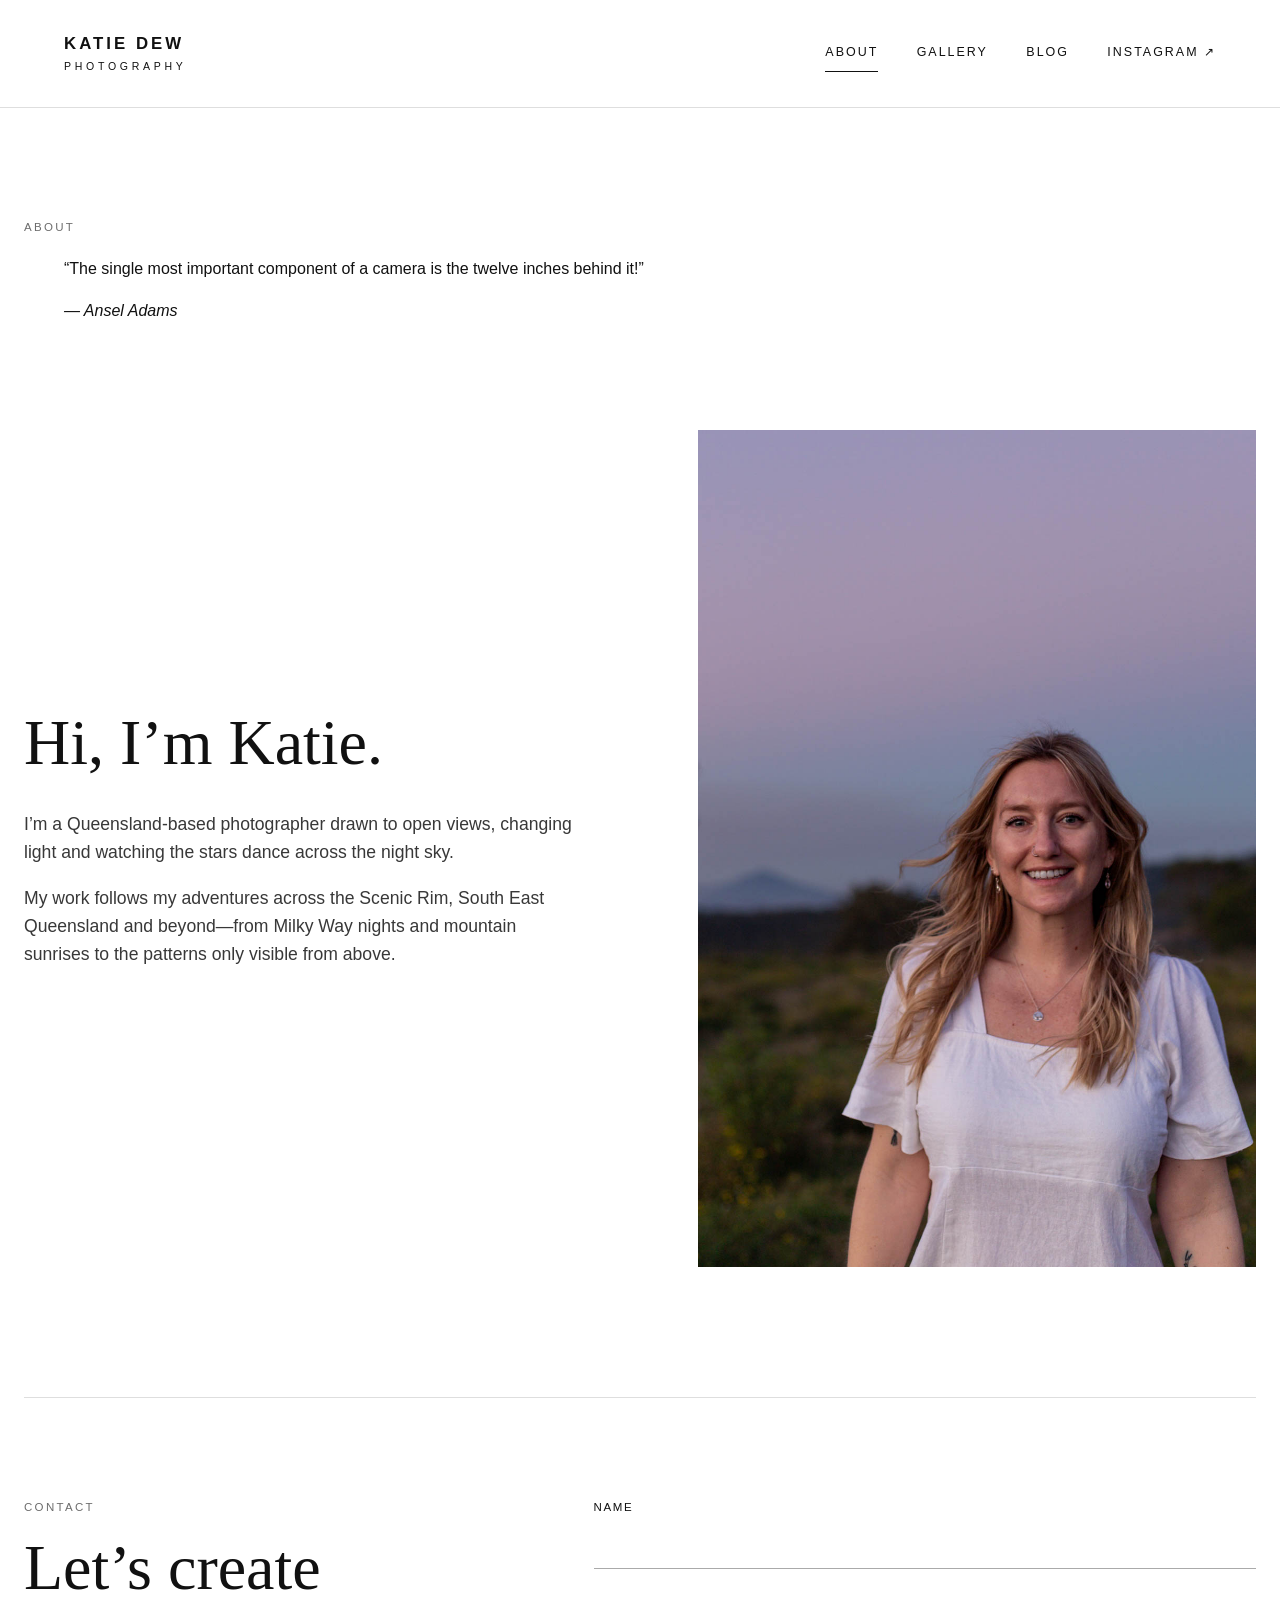
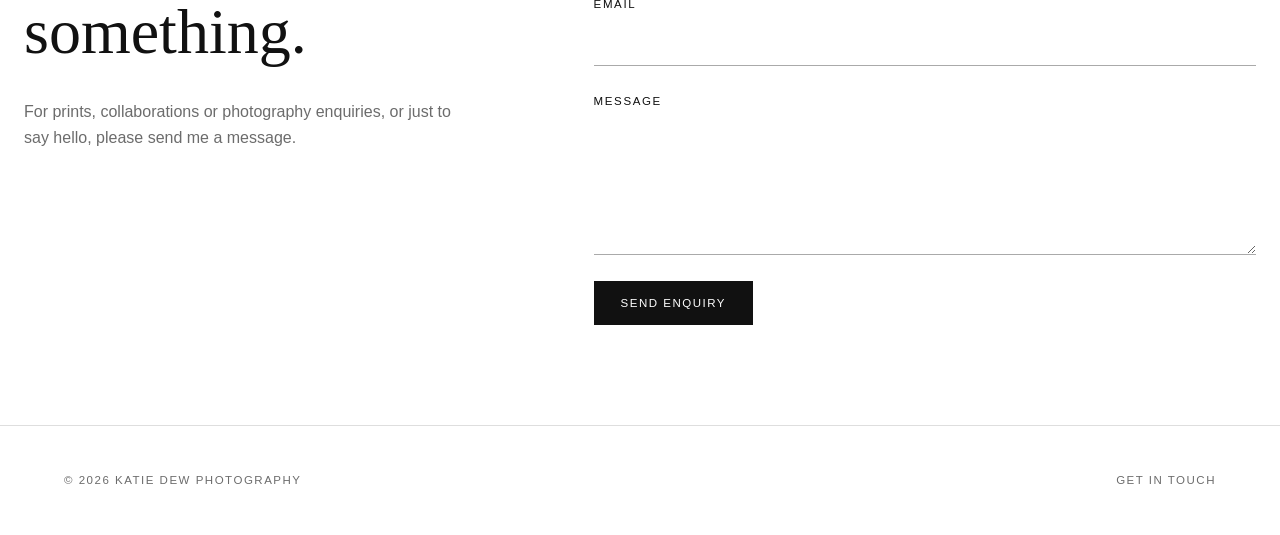
==== commit 7ea22d46: "Update about.html" ====
--- a/about.html
+++ b/about.html
@@ -1,6 +1,6 @@
 <!doctype html><html lang="en"><head><meta charset="utf-8"><meta name="viewport" content="width=device-width, initial-scale=1"><meta name="color-scheme" content="only light"><meta name="theme-color" content="#ffffff"><title>Katie Dew Photography</title><link rel="stylesheet" href="style.css"></head>
 <body><header class="site-header"><a class="wordmark" href="index.html"><strong>KATIE DEW</strong><span>PHOTOGRAPHY</span></a><button class="menu-toggle" aria-expanded="false" aria-controls="site-nav"><span class="sr-only">Open menu</span>☰</button><nav id="site-nav" class="site-nav" aria-label="Main navigation"><a class="active" href="about.html">About</a><a href="gallery.html">Gallery</a><a href="blog.html">Blog</a><a href="https://www.instagram.com/katiedew_/" target="_blank" rel="noopener">Instagram ↗</a></nav></header>
-<main><section class="page-intro wrap"><p class="eyebrow">ABOUT</p><h3>“The single most important component of a camera is the twelve inches behind it!” ~ Ansel Adams</h3></section>
+<main><section class="page-intro wrap"><p class="eyebrow">ABOUT</p><blockquote class="about-quote"><p> “The single most important component of a camera is the twelve inches behind it!”</p> <cite>— Ansel Adams</cite></blockquote></section>
 <section class="about-grid wrap"><div class="about-copy"><h2>Hi, I’m Katie.</h2><p>I’m a Queensland-based photographer drawn to open views, changing light and watching the stars dance across the night sky.</p><p>My work follows my adventures across the Scenic Rim, South East Queensland and beyond—from Milky Way nights and mountain sunrises to the patterns only visible from above.</p></div><div><img class="about-photo" src="images/aboutme.jpg" alt="Katie Dew with her camera"></section>
 <section class="contact wrap" id="contact"> <div><p class="eyebrow">CONTACT</p><h2>Let’s create something.</h2><p>    For prints, collaborations or photography enquiries, or just to say hello, please send me a message.</p></div><form    id="contact-form" action="https://formspree.io/f/xgavokon" method="POST"> <label> Name <input name="name" autocomplete="name" required> </label> <label> Email <input name="email" type="email" autocomplete="email" required>
     </label> <label> Message <textarea name="message" rows="6" required></textarea> </label> <button class="button" type="submit"> Send enquiry </button> </form></section>
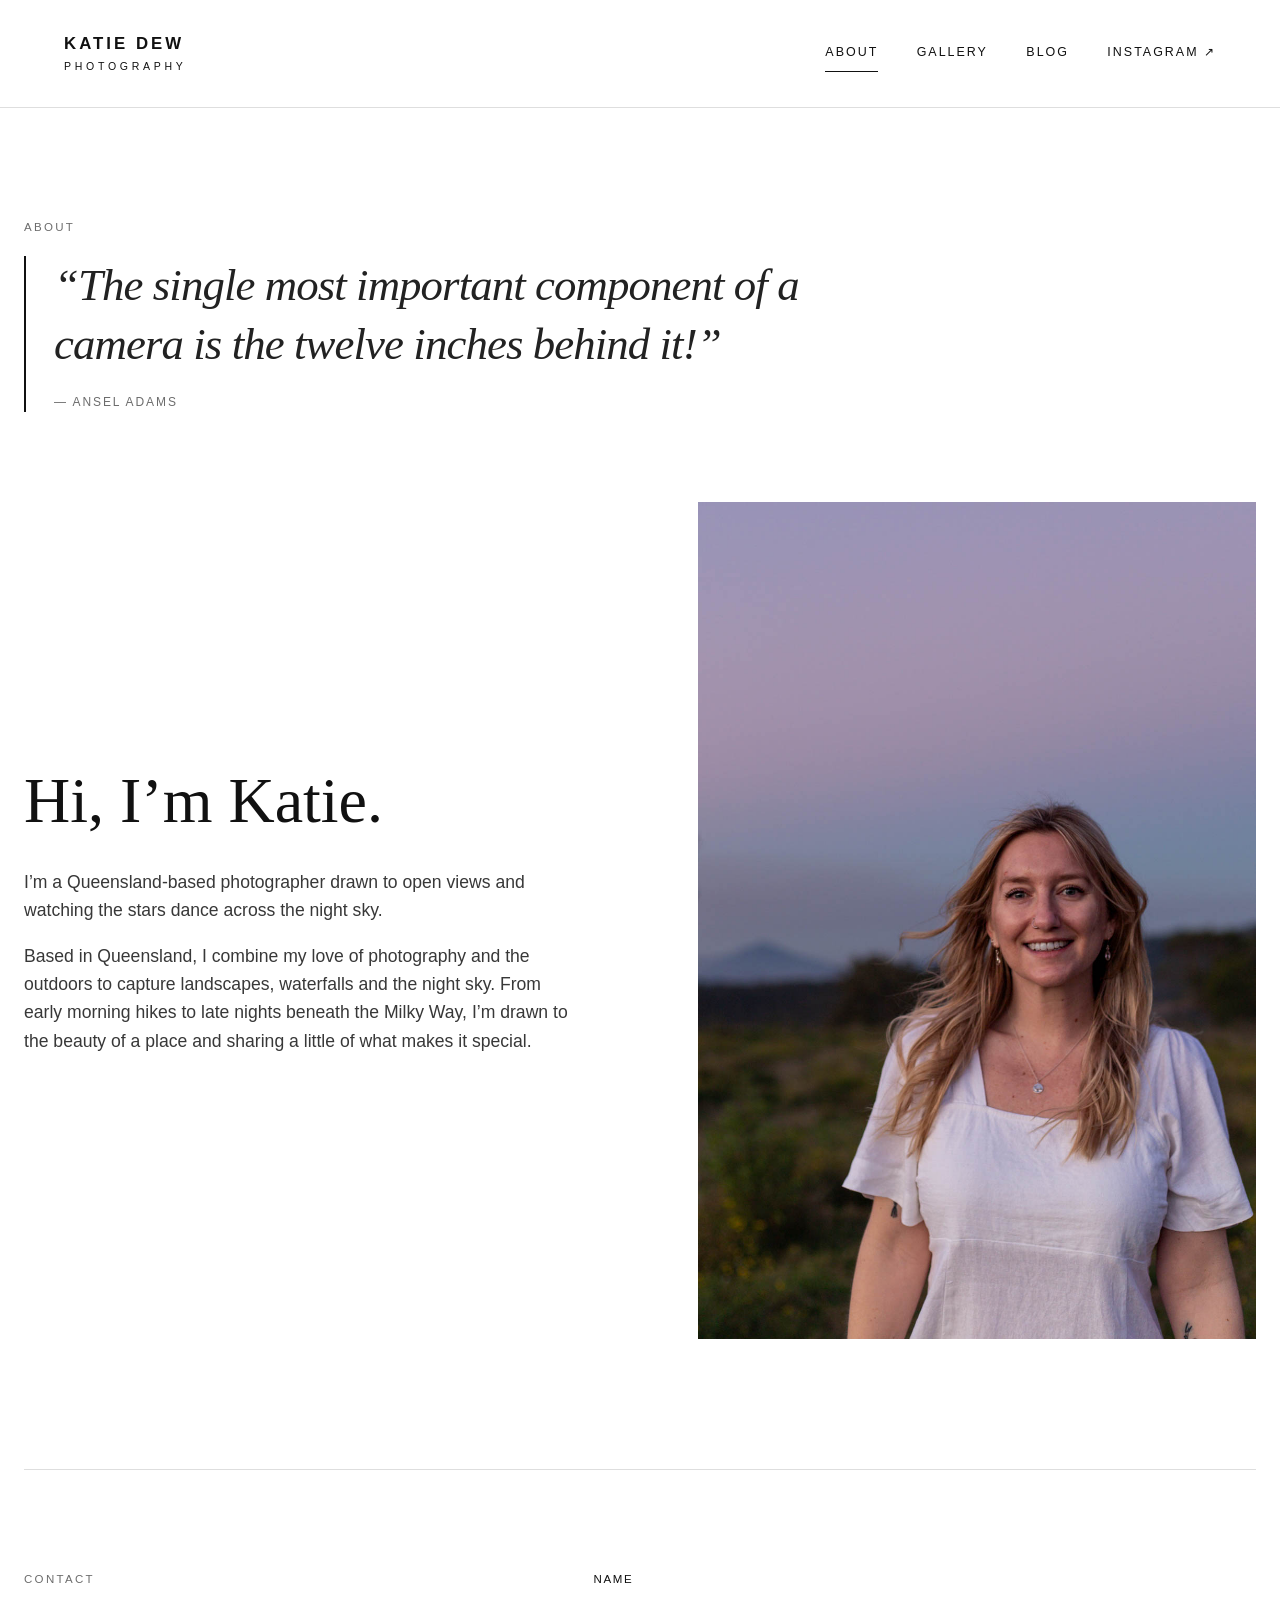
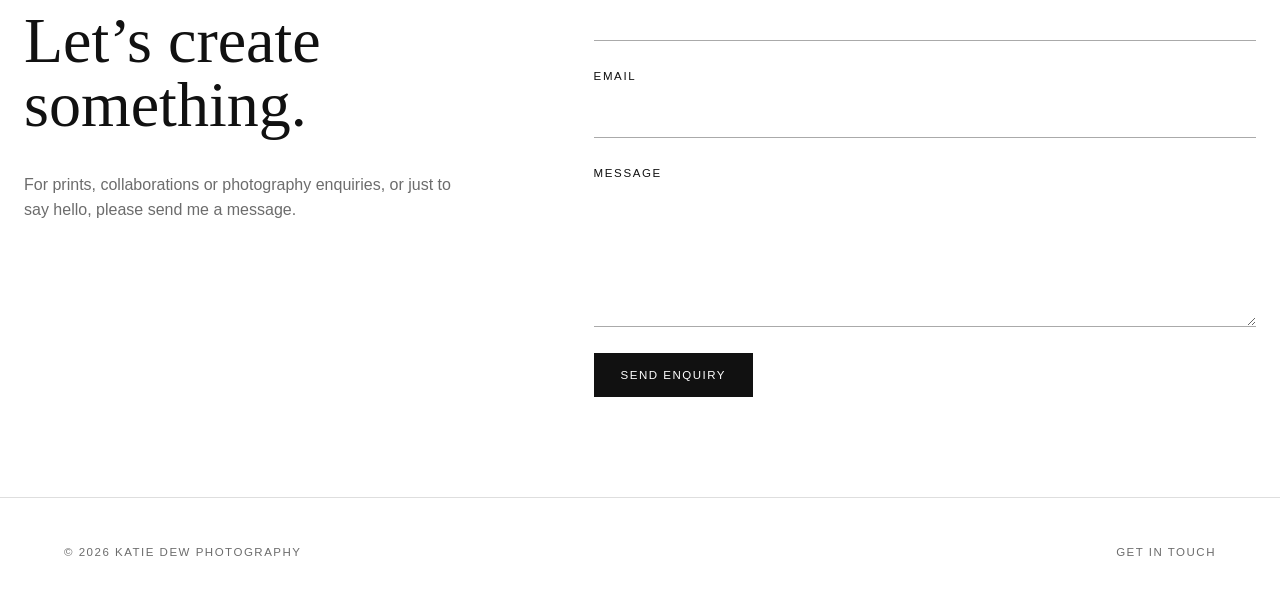
==== commit 1393f401: "Update about.html" ====
--- a/about.html
+++ b/about.html
@@ -1,7 +1,7 @@
 <!doctype html><html lang="en"><head><meta charset="utf-8"><meta name="viewport" content="width=device-width, initial-scale=1"><meta name="color-scheme" content="only light"><meta name="theme-color" content="#ffffff"><title>Katie Dew Photography</title><link rel="stylesheet" href="style.css"></head>
 <body><header class="site-header"><a class="wordmark" href="index.html"><strong>KATIE DEW</strong><span>PHOTOGRAPHY</span></a><button class="menu-toggle" aria-expanded="false" aria-controls="site-nav"><span class="sr-only">Open menu</span>☰</button><nav id="site-nav" class="site-nav" aria-label="Main navigation"><a class="active" href="about.html">About</a><a href="gallery.html">Gallery</a><a href="blog.html">Blog</a><a href="https://www.instagram.com/katiedew_/" target="_blank" rel="noopener">Instagram ↗</a></nav></header>
 <main><section class="page-intro wrap"><p class="eyebrow">ABOUT</p><blockquote class="about-quote"><p> “The single most important component of a camera is the twelve inches behind it!”</p> <cite>— Ansel Adams</cite></blockquote></section>
-<section class="about-grid wrap"><div class="about-copy"><h2>Hi, I’m Katie.</h2><p>I’m a Queensland-based photographer drawn to open views, changing light and watching the stars dance across the night sky.</p><p>My work follows my adventures across the Scenic Rim, South East Queensland and beyond—from Milky Way nights and mountain sunrises to the patterns only visible from above.</p></div><div><img class="about-photo" src="images/aboutme.jpg" alt="Katie Dew with her camera"></section>
+<section class="about-grid wrap"><div class="about-copy"><h2>Hi, I’m Katie.</h2><p>I’m a Queensland-based photographer drawn to open views and watching the stars dance across the night sky.</p><p>Based in Queensland, I combine my love of photography and the outdoors to capture landscapes, waterfalls and the night sky. From early morning hikes to late nights beneath the Milky Way, I’m drawn to the beauty of a place and sharing a little of what makes it special.</p></div><div><img class="about-photo" src="images/aboutme.jpg" alt="Katie Dew with her camera"></section>
 <section class="contact wrap" id="contact"> <div><p class="eyebrow">CONTACT</p><h2>Let’s create something.</h2><p>    For prints, collaborations or photography enquiries, or just to say hello, please send me a message.</p></div><form    id="contact-form" action="https://formspree.io/f/xgavokon" method="POST"> <label> Name <input name="name" autocomplete="name" required> </label> <label> Email <input name="email" type="email" autocomplete="email" required>
     </label> <label> Message <textarea name="message" rows="6" required></textarea> </label> <button class="button" type="submit"> Send enquiry </button> </form></section>
 <footer><span>© <span data-year></span> Katie Dew Photography</span><a href="mailto:hello@example.com">Get in touch</a></footer><script src="script.js"></script></body></html>
--- a/style.css
+++ b/style.css
@@ -9,3 +9,6 @@
   html,body,main,section,footer,.site-header,.site-nav {background-color: #ffffff !important;color: #111111 !important;}input, textarea { background-color: #ffffff !important; color: #111111 !important; border-color: #aaaaaa !important;}a,h1,h2,h3 {color: #111111;}}
 .about-photo {display: block;width: 100%;height: auto;object-fit: cover;}
 .about-photo {display: block;width: 100%;height: auto;aspect-ratio: auto;object-fit: contain;}
+.about-quote {max-width: 900px;margin: 0;padding-left: 28px;border-left: 2px solid #111111;}
+.about-quote p {margin: 0;font-family: Georgia, "Times New Roman", serif;font-size: clamp(1.8rem, 3.5vw, 3rem);font-style: italic; font-weight: 400;line-height: 1.3; letter-spacing: -0.02em;color: #222222;}
+.about-quote cite {display: block;margin-top: 20px;font-family: Arial, Helvetica, sans-serif;font-size: 0.75rem;font-style: normal;letter-spacing: 0.16em;text-transform: uppercase;color: #6c6c6c;}
